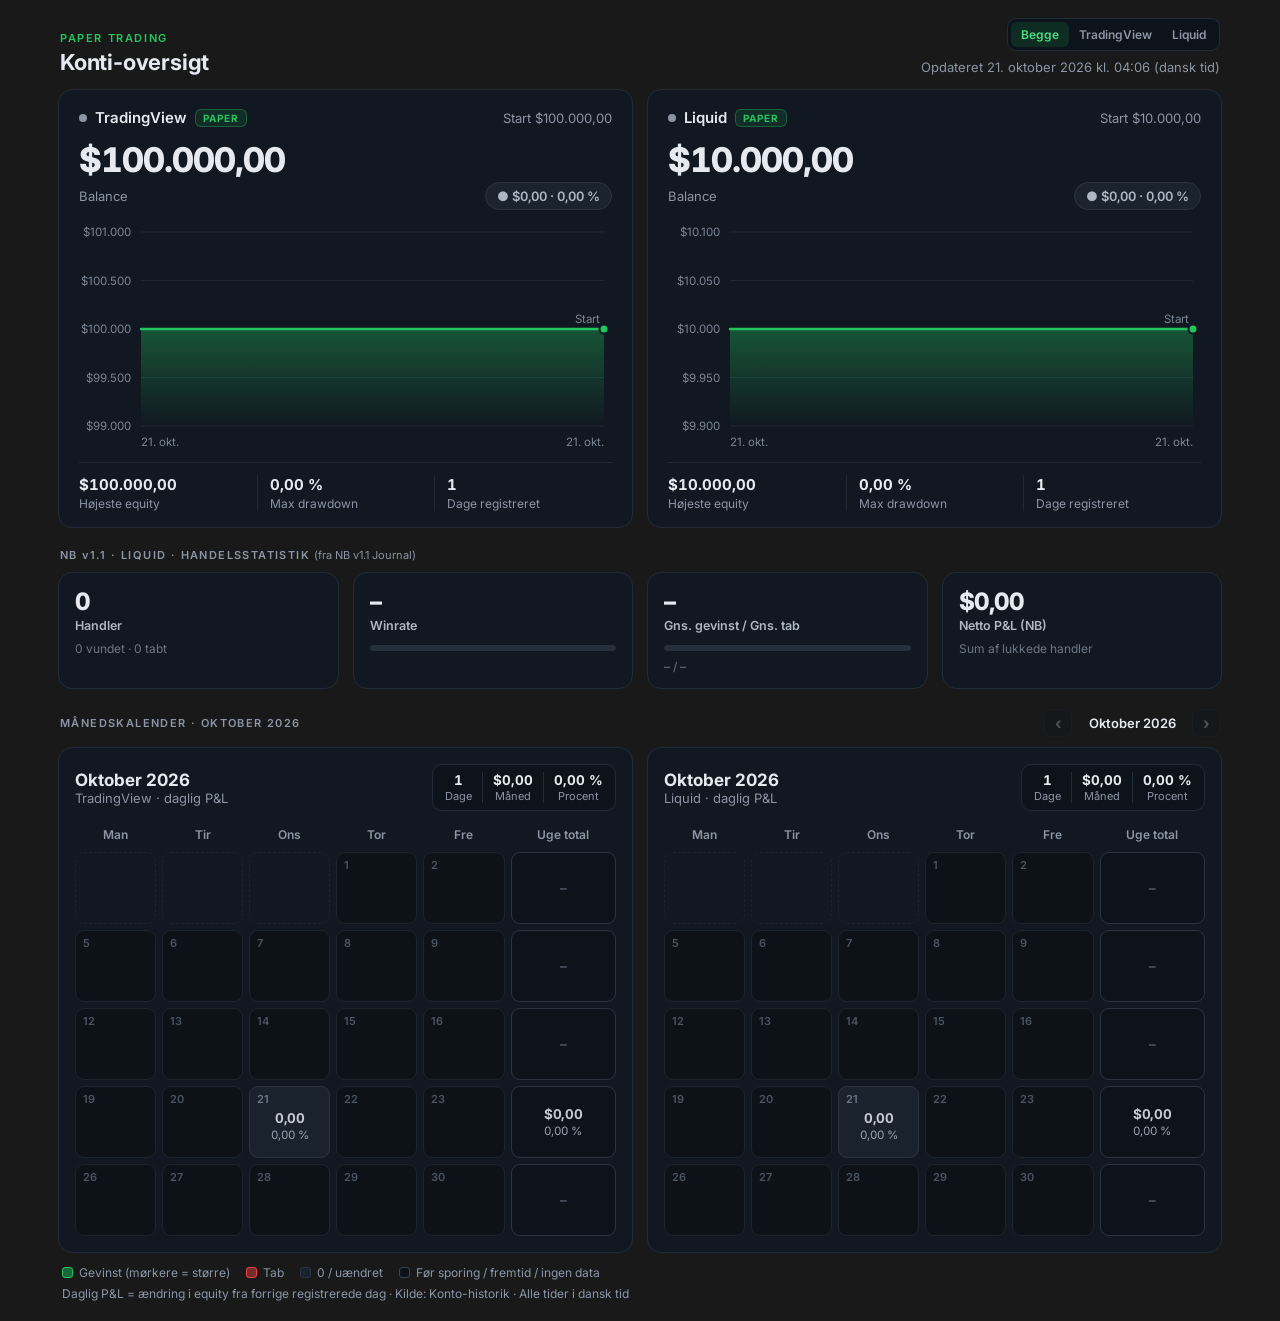
==== index.html @ 750edef0 "Konti-dashboard: interaktiv side" ====
<!doctype html>
<html lang="da">
<head>
<meta charset="utf-8">
<meta name="viewport" content="width=device-width, initial-scale=1">
<meta name="robots" content="noindex">
<link rel="icon" href="data:,">
<title>Konti – Paper Trading</title>
<link rel="stylesheet" href="style.css">
</head>
<body>
<header class="top">
  <div><div class="kicker">PAPER TRADING</div><h1>Konti-oversigt</h1></div>
  <div class="top-r">
    <div class="seg" id="acctToggle" role="tablist" aria-label="Vælg konto">
      <button data-v="both" class="on">Begge</button><button data-v="0">TradingView</button><button data-v="1">Liquid</button>
    </div>
    <div class="muted" id="updated">Indlæser…</div>
  </div>
</header>

<section class="row" id="acctRow"></section>

<div id="nbBlock">
<div class="seclabel">NB v1.1 · LIQUID · HANDELSSTATISTIK <span class="muted">(fra NB v1.1 Journal)</span></div>
<section class="tiles" id="tiles"></section>
</div>

<div class="calbar">
  <div class="seclabel" id="calLabel">MÅNEDSKALENDER</div>
  <div class="mnav">
    <button id="prevM" aria-label="Forrige måned">‹</button>
    <span id="mName">–</span>
    <button id="nextM" aria-label="Næste måned">›</button>
  </div>
</div>
<section class="row" id="calRow"></section>

<div class="legend">
  <span><i class="lg-up"></i>Gevinst (mørkere = større)</span>
  <span><i class="lg-dn"></i>Tab</span>
  <span><i class="lg-zero"></i>0 / uændret</span>
  <span><i class="lg-pre"></i>Før sporing / fremtid / ingen data</span>
  <span class="full">Daglig P&amp;L = ændring i equity fra forrige registrerede dag · Kilde: Konto-historik · Alle tider i dansk tid</span>
</div>

<div id="tip" class="tip" hidden></div>
<script src="app.js"></script>
</body>
</html>
---- style.css ----
@font-face{font-family:"InterSite";src:url("fonts/inter-var.woff2") format("woff2");font-weight:100 900;font-display:swap}
*{box-sizing:border-box;margin:0;padding:0}
:root{--bg:#191919;--panel:#111821;--line:#222C38;--grid:#1F2833;--txt:#E6EAF0;--mut:#8B95A5;--dim:#6B7685;
--g:#22C55E;--gl:#4ADE80;--r:#EF4444;--rl:#F87171}
html,body{background:var(--bg);color:var(--txt)}
body{font-family:"InterSite",Inter,"DM Sans",system-ui,-apple-system,"Segoe UI",Roboto,sans-serif;padding:18px 18px 20px;-webkit-font-smoothing:antialiased;max-width:1200px;margin:0 auto}
button{font:inherit;color:inherit;background:none;border:0;cursor:pointer}
.muted{color:var(--mut);font-size:13px}
.top{display:flex;justify-content:space-between;align-items:flex-end;gap:12px;margin:0 2px 14px;flex-wrap:wrap}
.kicker{font-size:11px;letter-spacing:1.6px;color:var(--g);font-weight:600;margin-bottom:4px}
h1{font-size:22px;font-weight:700;letter-spacing:-.2px}
.top-r{display:flex;flex-direction:column;align-items:flex-end;gap:8px}
.seg{display:flex;background:#0D131A;border:1px solid var(--line);border-radius:9px;padding:3px}
.seg button{font-size:12px;font-weight:600;color:var(--mut);padding:5px 10px;border-radius:6px}
.seg button.on{background:rgba(34,197,94,.14);color:var(--gl)}
.seg button:hover:not(.on){color:var(--txt)}
.panel{background:var(--panel);border:1px solid var(--line);border-radius:14px}
.row{display:grid;grid-template-columns:1fr 1fr;gap:14px;align-items:stretch}
.row.single{grid-template-columns:1fr}
.acct{padding:18px 20px 16px;display:flex;flex-direction:column;min-width:0}
.phead{display:flex;justify-content:space-between;align-items:center;gap:8px}
.pname{font-weight:600;font-size:15px;display:flex;align-items:center;gap:8px}
.badge{font-size:10px;font-weight:700;letter-spacing:1px;color:var(--g);background:rgba(34,197,94,.12);border:1px solid rgba(34,197,94,.35);padding:2px 7px;border-radius:6px}
.dot{width:8px;height:8px;border-radius:50%;background:var(--mut)}.dot.pos{background:var(--g)}.dot.neg{background:var(--r)}
.big{font-size:34px;font-weight:800;letter-spacing:-1px;margin-top:12px;font-variant-numeric:tabular-nums;white-space:nowrap}
.rowsb{display:flex;justify-content:space-between;align-items:center;gap:8px;margin-top:2px;flex-wrap:wrap}
.pill{font-size:13px;font-weight:600;padding:5px 11px;border-radius:999px;font-variant-numeric:tabular-nums;white-space:nowrap}
.pill.flat{color:#AEB7C4;background:#1B232E;border:1px solid #2A3441}
.pill.pos{color:var(--gl);background:rgba(34,197,94,.12);border:1px solid rgba(34,197,94,.35)}
.pill.neg{color:var(--rl);background:rgba(239,68,68,.12);border:1px solid rgba(239,68,68,.35)}
.chart{margin-top:12px;height:230px;position:relative}
.chart svg{display:block;width:100%;height:100%;overflow:visible}
.ax{fill:#7A8594;font-size:11.5px;font-family:inherit}
.mini{display:grid;grid-template-columns:repeat(3,1fr);border-top:1px solid var(--grid);padding-top:12px;margin-top:10px}
.mini>div+div{border-left:1px solid var(--grid);padding-left:12px}
.mv{font-size:15px;font-weight:700;font-variant-numeric:tabular-nums;white-space:nowrap}.ml{font-size:12px;color:var(--mut);margin-top:2px}
.pos{color:var(--gl)}.neg{color:var(--rl)}
.seclabel{font-size:11px;letter-spacing:1.4px;color:var(--mut);font-weight:600;margin:20px 2px 10px}
.seclabel .muted{letter-spacing:0;font-weight:400;font-size:11px}
.tiles{display:grid;grid-template-columns:repeat(4,1fr);gap:14px}
.tile{padding:14px 16px;min-height:116px}
.tv{font-size:24px;font-weight:800;letter-spacing:-.5px;font-variant-numeric:tabular-nums}.tl{font-size:12.5px;color:#AEB7C4;font-weight:600;margin-top:2px}
.sub{font-size:12px;color:var(--dim);margin-top:8px}
.bar{display:flex;height:6px;border-radius:4px;overflow:hidden;margin-top:12px;gap:2px}
.bar span{display:block;height:100%;border-radius:4px}.bg{background:var(--g)}.br{background:var(--r)}.bn{background:#26303C;width:100%}
.calbar{display:flex;justify-content:space-between;align-items:center;margin:20px 2px 10px}
.calbar .seclabel{margin:0}
.mnav{display:flex;align-items:center;gap:6px;font-size:13px;font-weight:600}
.mnav button{width:28px;height:28px;border-radius:8px;border:1px solid var(--line);background:#0D131A;font-size:16px;line-height:1;color:var(--txt)}
.mnav button:disabled{opacity:.3;cursor:default}
.mnav button:not(:disabled):hover{border-color:var(--g);color:var(--gl)}
#mName{min-width:108px;text-align:center}
.cal{padding:16px;min-width:0}
.ctitle{font-size:17px;font-weight:700}
.chips{display:flex;background:#0D131A;border:1px solid var(--line);border-radius:10px;padding:7px 2px}
.chips>div{padding:0 10px;text-align:center}.chips>div+div{border-left:1px solid var(--line)}
.chv{font-size:13.5px;font-weight:700;font-variant-numeric:tabular-nums;white-space:nowrap}.chl{font-size:11px;color:var(--mut);margin-top:1px}
.grid{display:grid;grid-template-columns:repeat(5,minmax(0,1fr)) minmax(0,1.3fr);gap:6px;margin-top:14px}
.ch{font-size:12px;color:var(--mut);font-weight:600;text-align:center;padding:2px 0 4px}
.cell{height:72px;border-radius:9px;position:relative;display:flex;flex-direction:column;align-items:center;justify-content:center;background:#151D27;border:1px solid #1E2733;transition:transform .08s,border-color .08s}
.cell .d{position:absolute;top:5px;left:7px;font-size:11px;color:var(--dim);font-weight:600}
.cell.out{background:transparent;border:1px dashed #1A222C}
.cell.fut,.cell.pre,.cell.nodata{background:#0D1218;border-color:#1C242E}
.cell.pre .d,.cell.fut .d{color:#4A5463}
.cell.zero{background:#1A222D;border-color:#2A3441}
.cell.up{border-color:rgba(34,197,94,.45);border-top:2px solid var(--g)}
.cell.dn{border-color:rgba(239,68,68,.45);border-top:2px solid var(--r)}
.cell[data-tip]:hover{border-color:#3A4553;cursor:default}
.cell.up[data-tip]:hover{border-color:var(--g)}.cell.dn[data-tip]:hover{border-color:var(--r)}
.cv{font-size:13.5px;font-weight:700;letter-spacing:-.3px;font-variant-numeric:tabular-nums;margin-top:8px;white-space:nowrap}
.cp{font-size:11.5px;color:#9AA4B2;margin-top:2px;font-variant-numeric:tabular-nums;white-space:nowrap}
.cell.zero .cv{color:#C3CAD4}.cell.up .cv{color:var(--gl)}.cell.dn .cv{color:var(--rl)}
.cell.tot{background:#0D131A;border:1px solid #2A3441}.cell.tot .cv{margin-top:0}
.cell.tot.pos{border-color:var(--g);background:rgba(34,197,94,.10)}.cell.tot.neg{border-color:var(--r);background:rgba(239,68,68,.10)}
.cell.tot.flat .cv{color:#C3CAD4}.cv.dim{color:#4A5463}
.legend{display:flex;gap:6px 16px;align-items:center;margin:12px 4px 0;font-size:12px;color:var(--mut);flex-wrap:wrap}
.legend i{display:inline-block;width:11px;height:11px;border-radius:3px;margin-right:6px;vertical-align:-1px}
.legend .full{flex-basis:100%}
.lg-up{background:rgba(34,197,94,.45);border:1px solid var(--g)}.lg-dn{background:rgba(239,68,68,.45);border:1px solid var(--r)}
.lg-zero{background:#1A222D;border:1px solid #2A3441}.lg-pre{background:#0D1218;border:1px solid #3A4553}
.tip{position:fixed;z-index:10;pointer-events:none;background:#0B1016;border:1px solid #2E3946;border-radius:9px;padding:8px 10px;font-size:12px;line-height:1.45;box-shadow:0 8px 24px rgba(0,0,0,.45);white-space:nowrap}
.tip b{font-size:13px}.tip .m{color:var(--mut)}
.err{padding:20px;color:var(--rl)}
/* smal iframe: stak panelerne */
@media (max-width:640px){
  body{padding:12px 10px 16px}
  .row{grid-template-columns:1fr}
  .tiles{grid-template-columns:1fr 1fr;gap:10px}
  .top{align-items:flex-start}.top-r{align-items:flex-start}
  .big{font-size:30px}
  .cell{height:60px}.cv{font-size:12.5px}.cp{font-size:10.5px}
}
@media (max-width:380px){.cv{font-size:11px}.cp{display:none}.chips>div{padding:0 6px}}
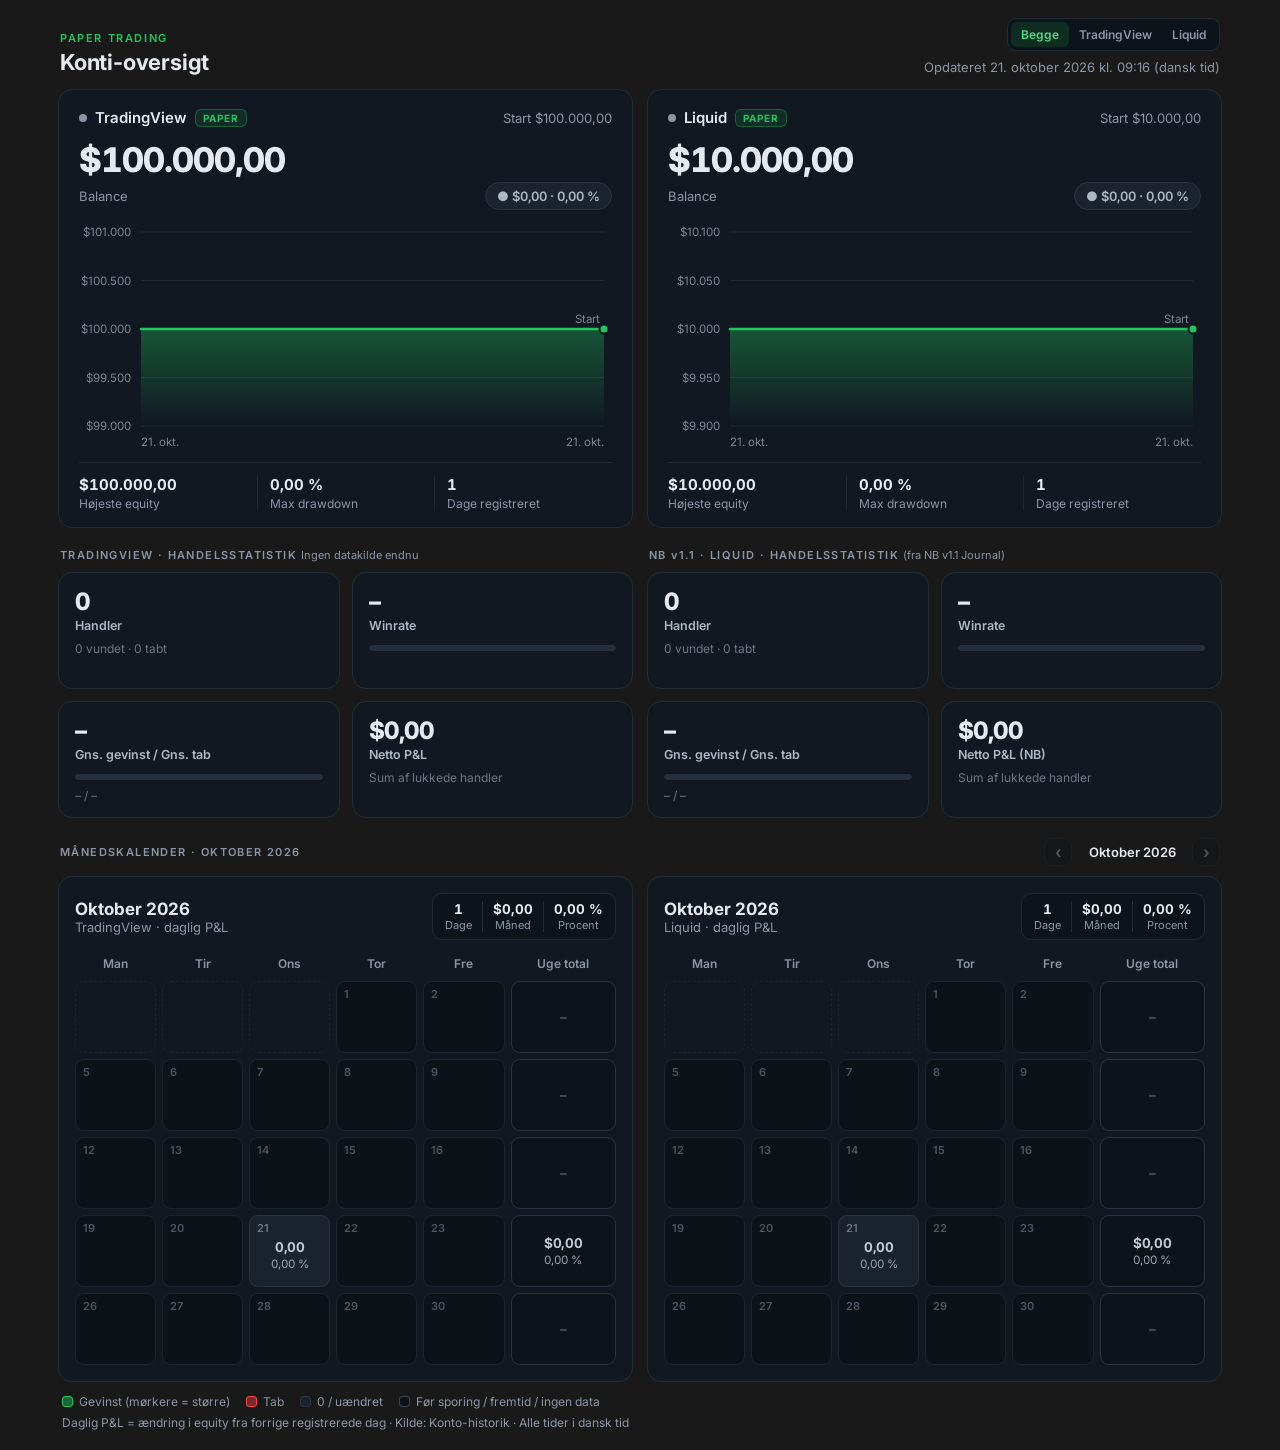
==== commit 4290d228: "data: 2026-10-21 09:17 (dansk tid)" ====
--- a/index.html
+++ b/index.html
@@ -21,10 +21,7 @@
 
 <section class="row" id="acctRow"></section>
 
-<div id="nbBlock">
-<div class="seclabel">NB v1.1 · LIQUID · HANDELSSTATISTIK <span class="muted">(fra NB v1.1 Journal)</span></div>
-<section class="tiles" id="tiles"></section>
-</div>
+<section class="row statrow" id="statRow"></section>
 
 <div class="calbar">
   <div class="seclabel" id="calLabel">MÅNEDSKALENDER</div>
--- a/style.css
+++ b/style.css
@@ -37,7 +37,10 @@
 .pos{color:var(--gl)}.neg{color:var(--rl)}
 .seclabel{font-size:11px;letter-spacing:1.4px;color:var(--mut);font-weight:600;margin:20px 2px 10px}
 .seclabel .muted{letter-spacing:0;font-weight:400;font-size:11px}
-.tiles{display:grid;grid-template-columns:repeat(4,1fr);gap:14px}
+.statrow{margin-top:20px}
+.statcol{display:flex;flex-direction:column;min-width:0}
+.statcol .seclabel{margin:0 2px 10px;white-space:nowrap;overflow:hidden;text-overflow:ellipsis}
+.tiles2{display:grid;grid-template-columns:1fr 1fr;grid-auto-rows:1fr;gap:12px;flex:1}
 .tile{padding:14px 16px;min-height:116px}
 .tv{font-size:24px;font-weight:800;letter-spacing:-.5px;font-variant-numeric:tabular-nums}.tl{font-size:12.5px;color:#AEB7C4;font-weight:600;margin-top:2px}
 .sub{font-size:12px;color:var(--dim);margin-top:8px}
@@ -85,7 +88,8 @@
 @media (max-width:640px){
   body{padding:12px 10px 16px}
   .row{grid-template-columns:1fr}
-  .tiles{grid-template-columns:1fr 1fr;gap:10px}
+  .tiles2{gap:10px}
+  .statrow{gap:20px}
   .top{align-items:flex-start}.top-r{align-items:flex-start}
   .big{font-size:30px}
   .cell{height:60px}.cv{font-size:12.5px}.cp{font-size:10.5px}
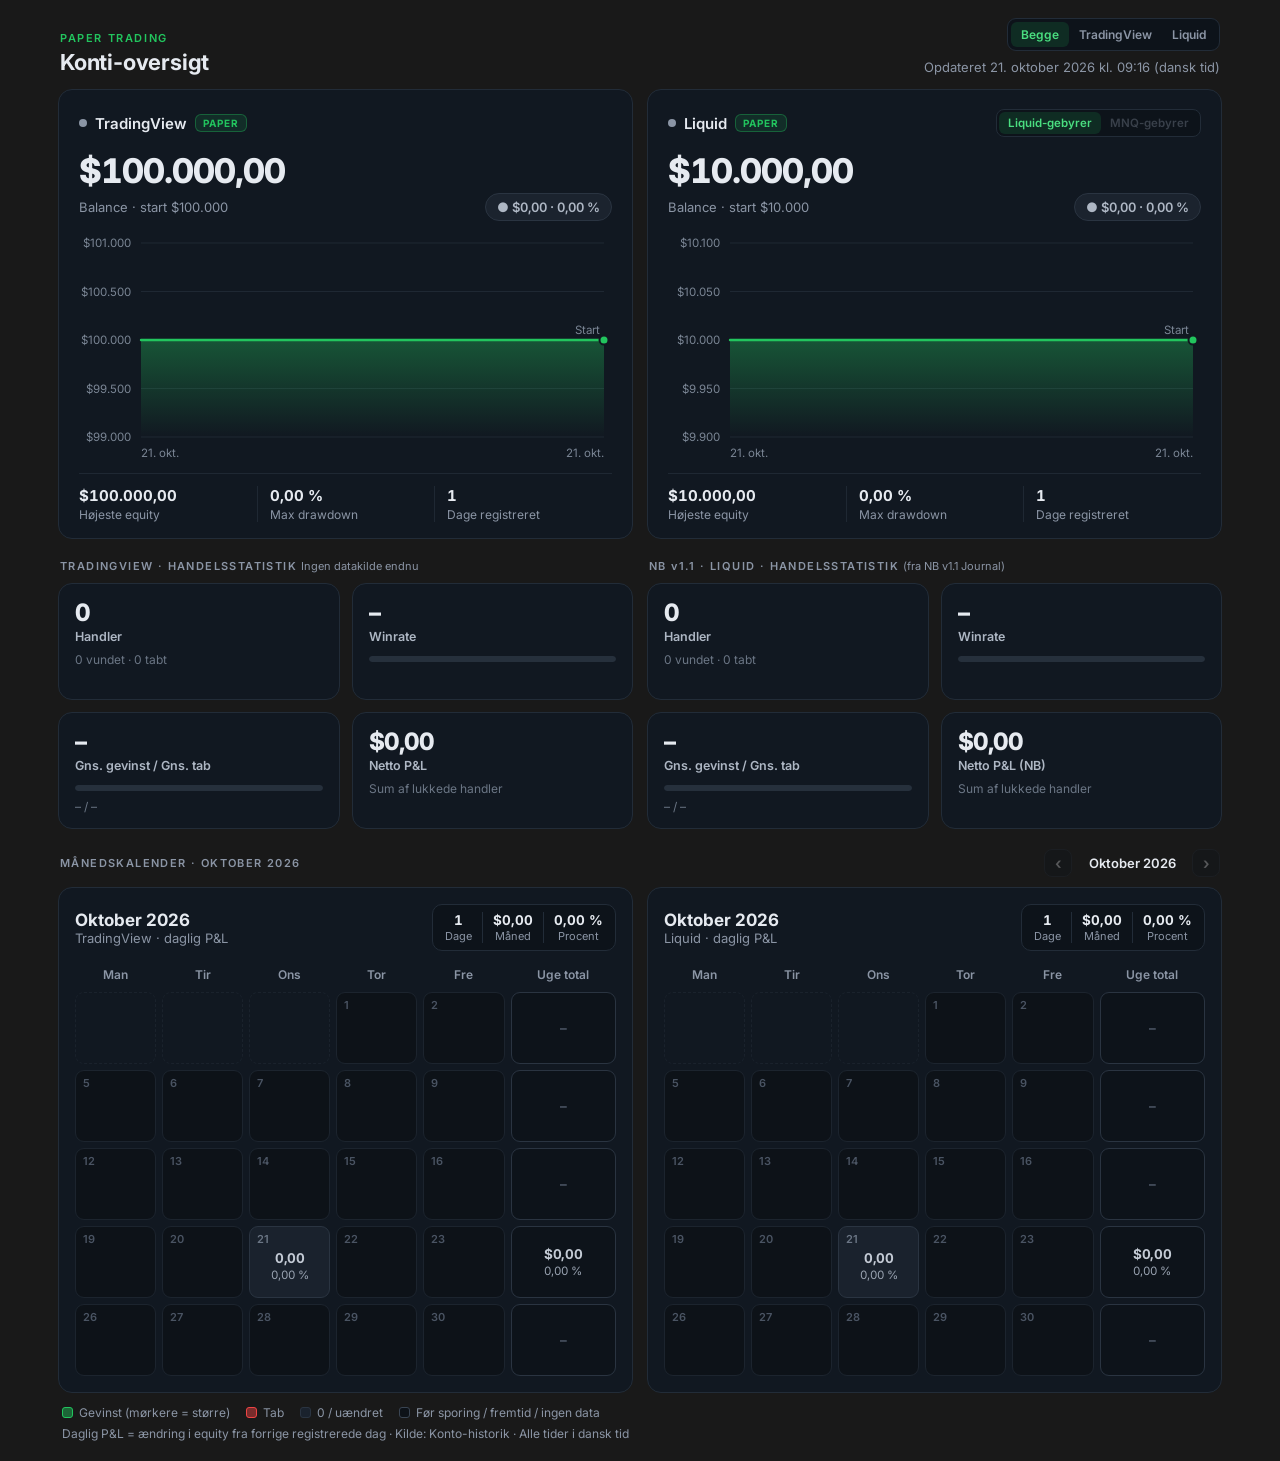
==== commit f43615a6: "site+data: 2026-10-21 22:35 (dansk tid)" ====
--- a/index.html
+++ b/index.html
@@ -6,7 +6,7 @@
 <meta name="robots" content="noindex">
 <link rel="icon" href="data:,">
 <title>Konti – Paper Trading</title>
-<link rel="stylesheet" href="style.css">
+<link rel="stylesheet" href="style.css?v=2380416e1e">
 </head>
 <body>
 <header class="top">
@@ -38,10 +38,11 @@
   <span><i class="lg-dn"></i>Tab</span>
   <span><i class="lg-zero"></i>0 / uændret</span>
   <span><i class="lg-pre"></i>Før sporing / fremtid / ingen data</span>
+  <span class="full" id="feeLegend" hidden></span>
   <span class="full">Daglig P&amp;L = ændring i equity fra forrige registrerede dag · Kilde: Konto-historik · Alle tider i dansk tid</span>
 </div>
 
 <div id="tip" class="tip" hidden></div>
-<script src="app.js"></script>
+<script src="app.js?v=d110df2910"></script>
 </body>
 </html>
--- a/style.css
+++ b/style.css
@@ -14,6 +14,11 @@
 .seg button{font-size:12px;font-weight:600;color:var(--mut);padding:5px 10px;border-radius:6px}
 .seg button.on{background:rgba(34,197,94,.14);color:var(--gl)}
 .seg button:hover:not(.on){color:var(--txt)}
+.phead{min-height:30px}
+.feeseg{padding:2px;border-radius:8px;flex-shrink:0}
+.feeseg button{font-size:11.5px;padding:4px 9px;white-space:nowrap}
+.feeseg button:disabled{opacity:.35;cursor:default}
+.legend [hidden]{display:none}
 .panel{background:var(--panel);border:1px solid var(--line);border-radius:14px}
 .row{display:grid;grid-template-columns:1fr 1fr;gap:14px;align-items:stretch}
 .row.single{grid-template-columns:1fr}
@@ -84,6 +89,7 @@
 .tip{position:fixed;z-index:10;pointer-events:none;background:#0B1016;border:1px solid #2E3946;border-radius:9px;padding:8px 10px;font-size:12px;line-height:1.45;box-shadow:0 8px 24px rgba(0,0,0,.45);white-space:nowrap}
 .tip b{font-size:13px}.tip .m{color:var(--mut)}
 .err{padding:20px;color:var(--rl)}
+.rnote{margin:14px 4px 0;font-size:11.5px;color:var(--dim)}
 /* smal iframe: stak panelerne */
 @media (max-width:640px){
   body{padding:12px 10px 16px}
@@ -92,6 +98,8 @@
   .statrow{gap:20px}
   .top{align-items:flex-start}.top-r{align-items:flex-start}
   .big{font-size:30px}
+  .acct .phead{flex-wrap:wrap;row-gap:8px}
+  .feeseg button{font-size:11px;padding:4px 7px}
   .cell{height:60px}.cv{font-size:12.5px}.cp{font-size:10.5px}
 }
 @media (max-width:380px){.cv{font-size:11px}.cp{display:none}.chips>div{padding:0 6px}}
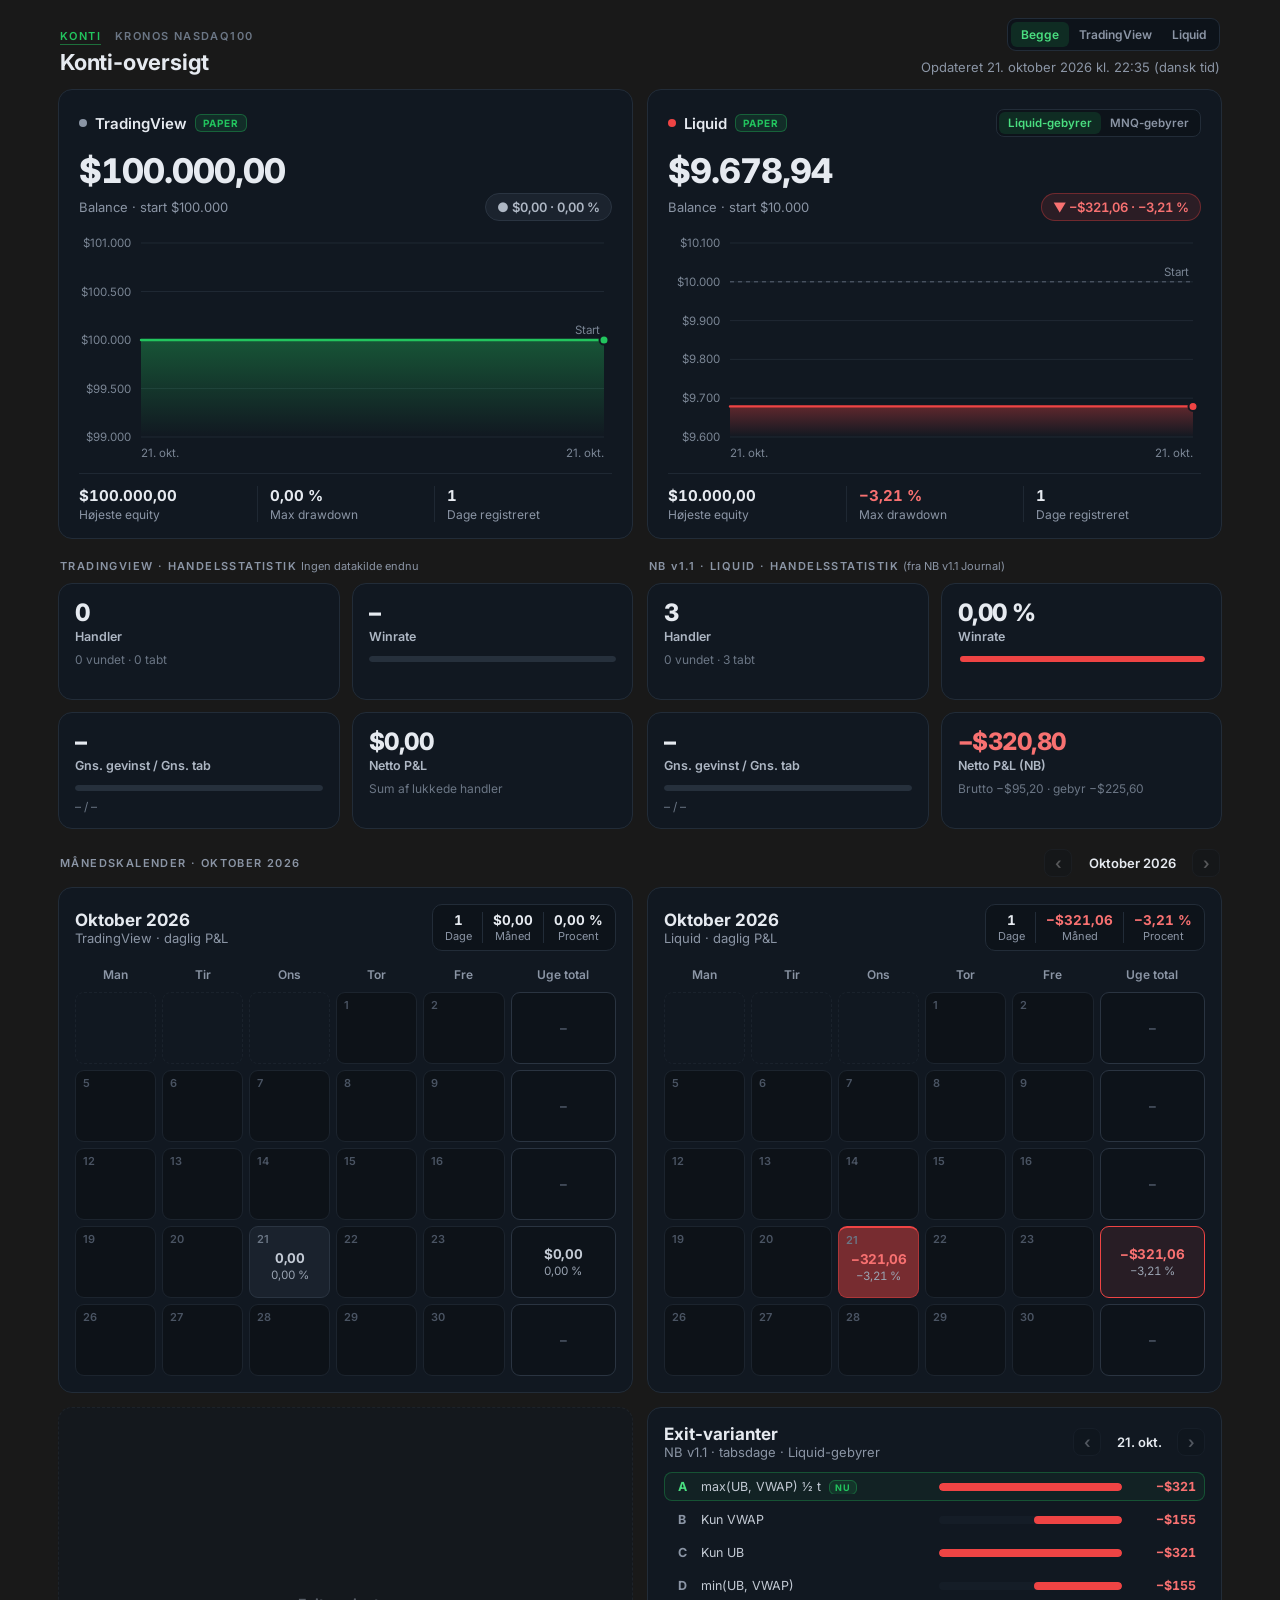
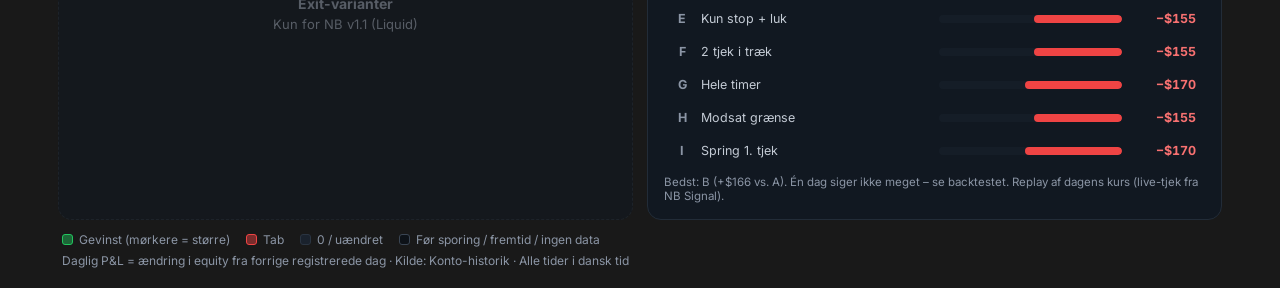
==== commit 3cb66c37: "site+data: 2026-10-21 23:13 (dansk tid)" ====
--- a/index.html
+++ b/index.html
@@ -6,11 +6,11 @@
 <meta name="robots" content="noindex">
 <link rel="icon" href="data:,">
 <title>Konti – Paper Trading</title>
-<link rel="stylesheet" href="style.css?v=2380416e1e">
+<link rel="stylesheet" href="style.css?v=d1cf4f40fc">
 </head>
 <body>
 <header class="top">
-  <div><div class="kicker">PAPER TRADING</div><h1>Konti-oversigt</h1></div>
+  <div><nav class="tabs" aria-label="Sider"><a href="index.html" class="on" aria-current="page">Konti</a><a href="kronos.html">Kronos NASDAQ100</a></nav><h1>Konti-oversigt</h1></div>
   <div class="top-r">
     <div class="seg" id="acctToggle" role="tablist" aria-label="Vælg konto">
       <button data-v="both" class="on">Begge</button><button data-v="0">TradingView</button><button data-v="1">Liquid</button>
@@ -33,6 +33,8 @@
 </div>
 <section class="row" id="calRow"></section>
 
+<section class="row xrow" id="exitRow" hidden></section>
+
 <div class="legend">
   <span><i class="lg-up"></i>Gevinst (mørkere = større)</span>
   <span><i class="lg-dn"></i>Tab</span>
@@ -43,6 +45,6 @@
 </div>
 
 <div id="tip" class="tip" hidden></div>
-<script src="app.js?v=d110df2910"></script>
+<script src="app.js?v=2d0d3a3ce2"></script>
 </body>
 </html>
--- a/style.css
+++ b/style.css
@@ -103,3 +103,29 @@
   .cell{height:60px}.cv{font-size:12.5px}.cp{font-size:10.5px}
 }
 @media (max-width:380px){.cv{font-size:11px}.cp{display:none}.chips>div{padding:0 6px}}
+/* sidefaner (Konti | Kronos) – samme højde som den tidligere kicker */
+.tabs{display:flex;gap:14px;margin-bottom:4px;font-size:11px;letter-spacing:1.4px;font-weight:600;text-transform:uppercase;line-height:15px}
+.tabs a{color:var(--dim);text-decoration:none;border-bottom:1px solid transparent}
+.tabs a.on{color:var(--g);border-bottom-color:rgba(34,197,94,.5)}
+.tabs a:not(.on):hover{color:var(--txt)}
+/* exit-varianter (egen boks under Liquid-kolonnen) */
+.row[hidden]{display:none}
+.xrow{margin-top:14px}
+.xbox{display:flex;flex-direction:column}
+.xph{display:flex;flex-direction:column;justify-content:center;align-items:center;gap:4px;text-align:center;opacity:.55;border-style:dashed}
+.xph .ctitle{font-size:14px;color:var(--mut)}
+.xdate{min-width:64px;text-align:center}
+.xlist{margin-top:12px;display:flex;flex-direction:column;gap:4px}
+.xr{display:grid;grid-template-columns:18px minmax(0,1.25fr) minmax(0,1fr) 64px;align-items:center;gap:10px;padding:6px 8px;border-radius:8px;border:1px solid transparent;font-size:12.5px}
+.xr:hover{background:#141C26}
+.xr.now{background:rgba(34,197,94,.06);border-color:rgba(34,197,94,.30)}
+.xl{font-weight:700;color:var(--mut);text-align:center}.xr.now .xl{color:var(--gl)}
+.xn{white-space:nowrap;overflow:hidden;text-overflow:ellipsis;color:#C3CAD4}
+.xn .badge{font-size:9px;padding:1px 5px;margin-left:4px}
+.xb{height:8px;background:#151D27;border-radius:4px;overflow:hidden;display:flex;justify-content:flex-end}
+.xb i{display:block;height:100%;border-radius:4px}
+.xv{text-align:right;font-weight:700;font-variant-numeric:tabular-nums;white-space:nowrap}
+.xfoot{margin-top:auto;padding-top:10px;font-size:11.5px}
+.xempty{padding:24px 4px 8px;font-size:12.5px}
+.cell.hasx{cursor:pointer}
+@media (max-width:640px){.xph{display:none}.xr{grid-template-columns:16px minmax(0,1.4fr) minmax(0,.8fr) 58px;gap:8px;padding:6px}}
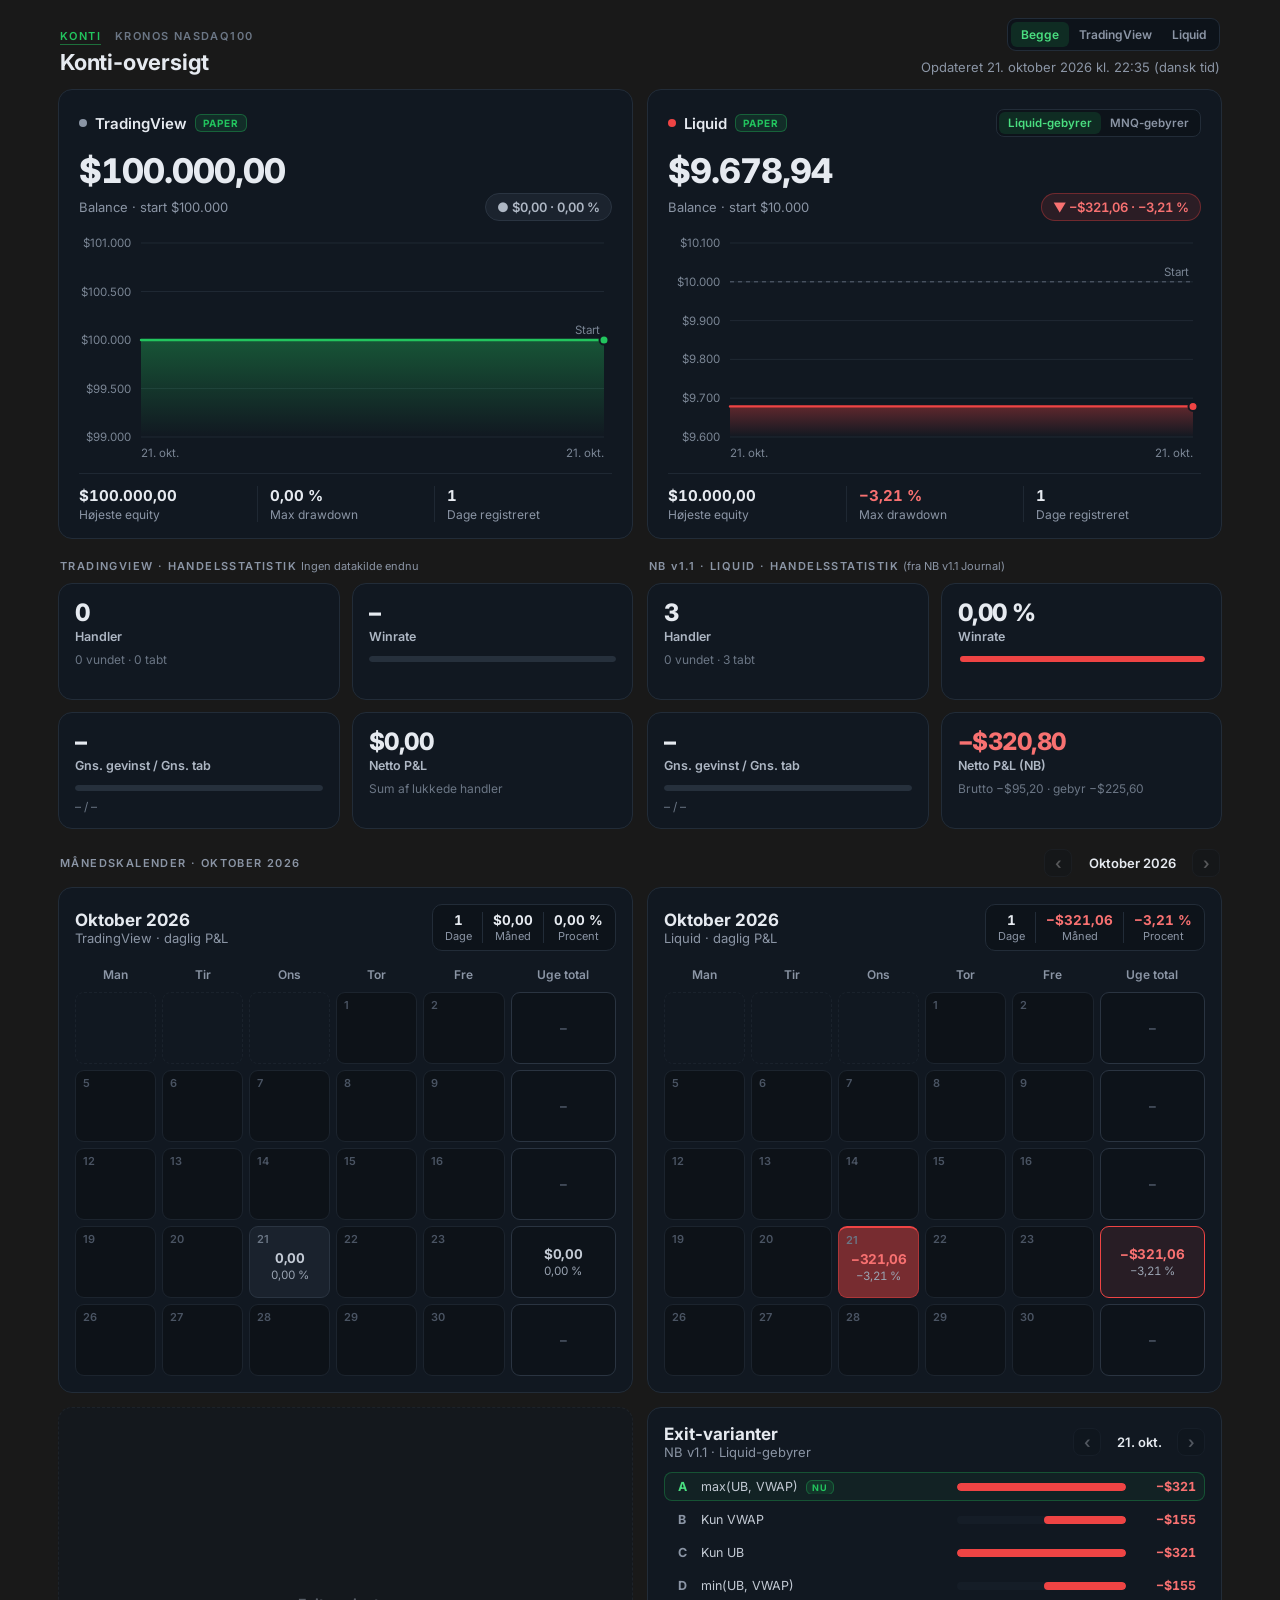
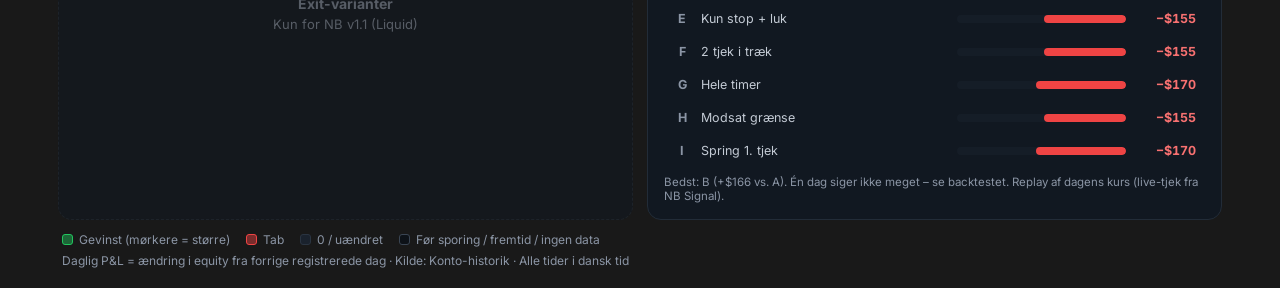
==== commit 0cff4eb3: "site+data: 2026-10-21 23:51 (dansk tid)" ====
--- a/index.html
+++ b/index.html
@@ -6,7 +6,7 @@
 <meta name="robots" content="noindex">
 <link rel="icon" href="data:,">
 <title>Konti – Paper Trading</title>
-<link rel="stylesheet" href="style.css?v=d1cf4f40fc">
+<link rel="stylesheet" href="style.css?v=ef72b0fa5a">
 </head>
 <body>
 <header class="top">
@@ -45,6 +45,6 @@
 </div>
 
 <div id="tip" class="tip" hidden></div>
-<script src="app.js?v=2d0d3a3ce2"></script>
+<script src="app.js?v=03046a67ab"></script>
 </body>
 </html>
--- a/style.css
+++ b/style.css
@@ -116,7 +116,7 @@
 .xph .ctitle{font-size:14px;color:var(--mut)}
 .xdate{min-width:64px;text-align:center}
 .xlist{margin-top:12px;display:flex;flex-direction:column;gap:4px}
-.xr{display:grid;grid-template-columns:18px minmax(0,1.25fr) minmax(0,1fr) 64px;align-items:center;gap:10px;padding:6px 8px;border-radius:8px;border:1px solid transparent;font-size:12.5px}
+.xr{display:grid;grid-template-columns:18px minmax(0,1.45fr) minmax(0,1fr) 60px;align-items:center;gap:10px;padding:6px 8px;border-radius:8px;border:1px solid transparent;font-size:12.5px}
 .xr:hover{background:#141C26}
 .xr.now{background:rgba(34,197,94,.06);border-color:rgba(34,197,94,.30)}
 .xl{font-weight:700;color:var(--mut);text-align:center}.xr.now .xl{color:var(--gl)}
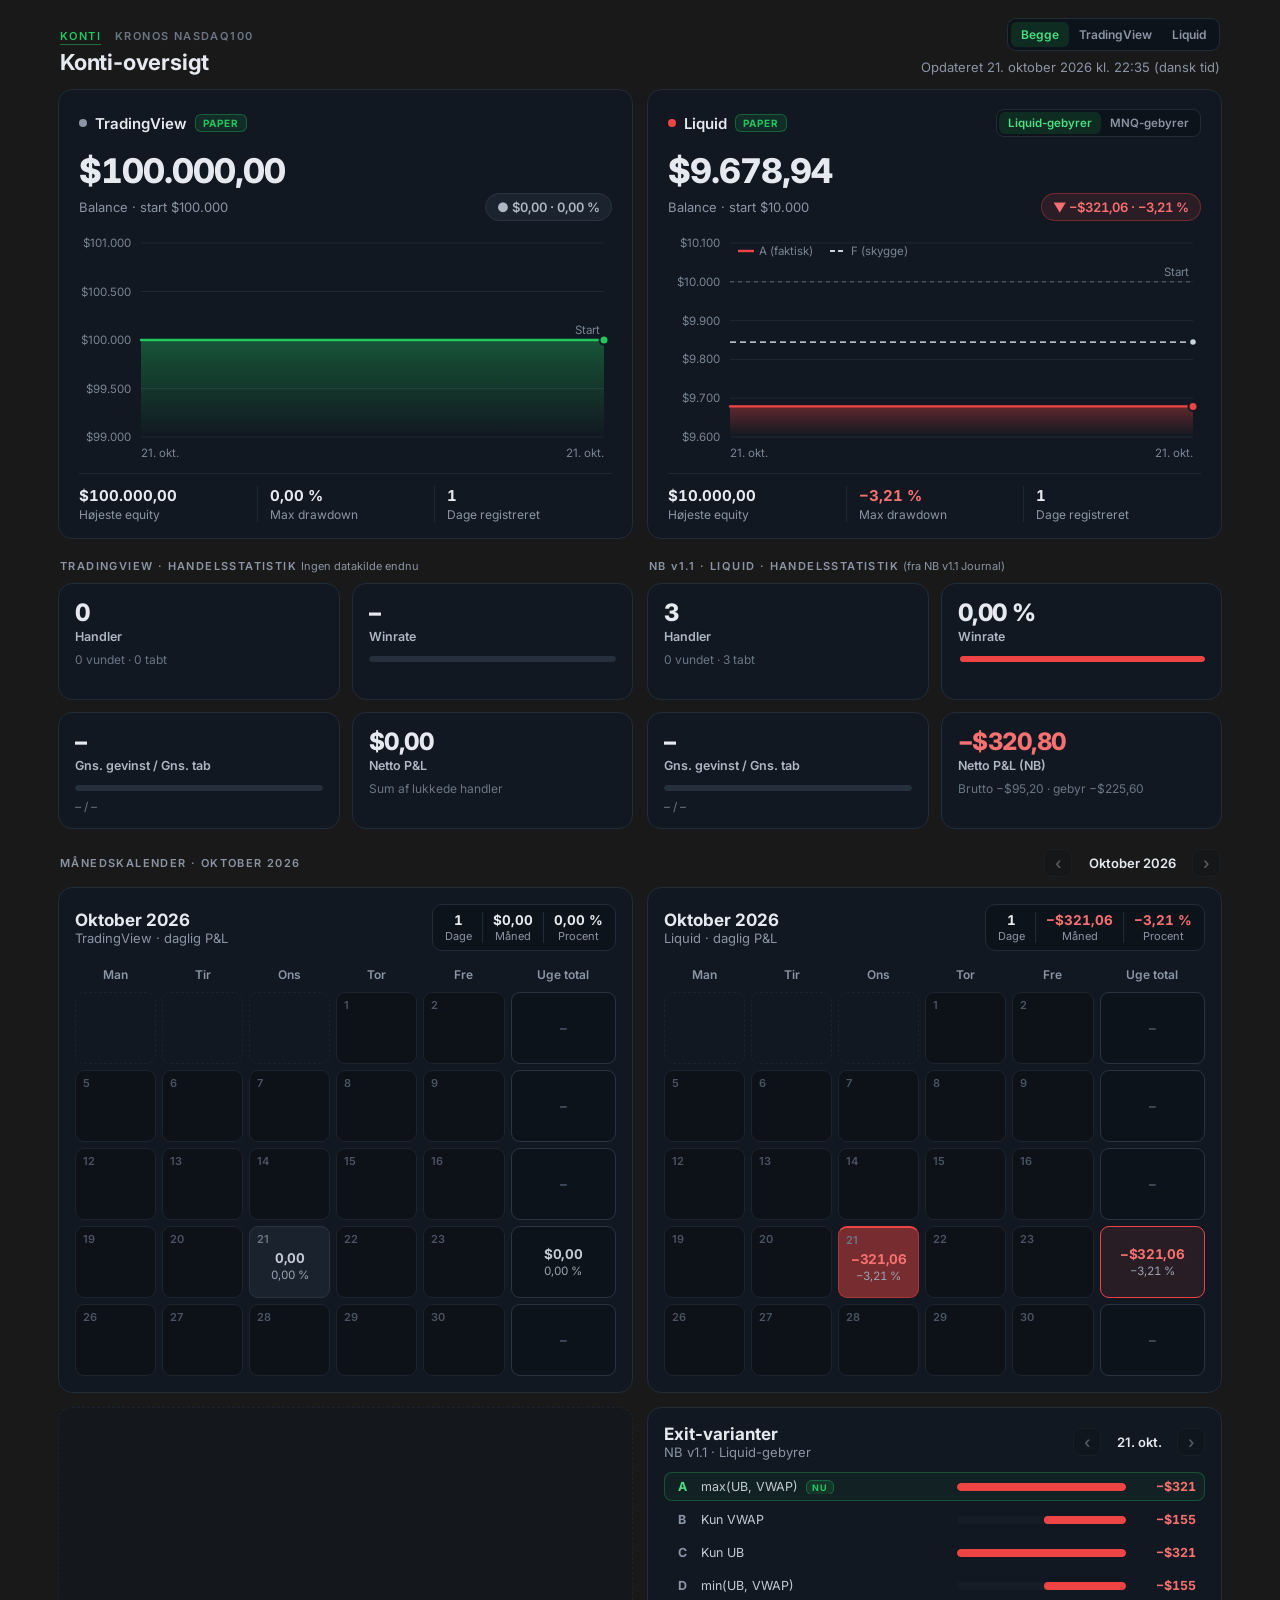
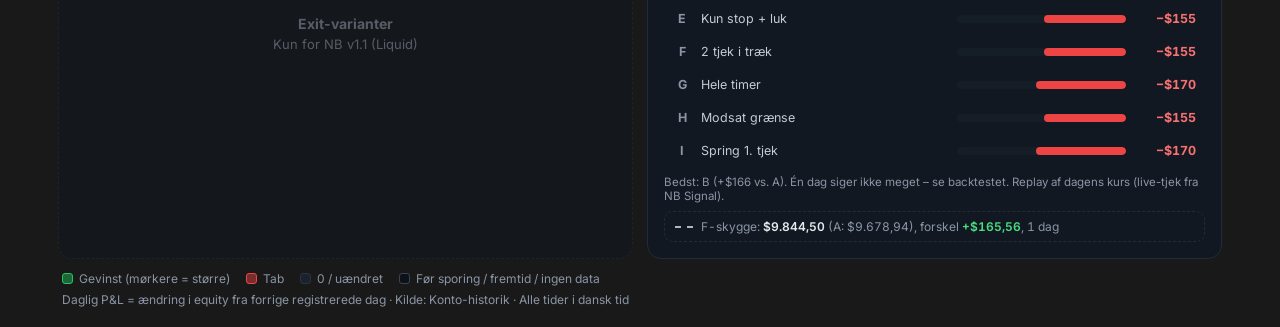
==== commit f6e2bc6f: "site+data: 2026-10-22 21:32 (dansk tid)" ====
--- a/index.html
+++ b/index.html
@@ -6,7 +6,7 @@
 <meta name="robots" content="noindex">
 <link rel="icon" href="data:,">
 <title>Konti – Paper Trading</title>
-<link rel="stylesheet" href="style.css?v=ef72b0fa5a">
+<link rel="stylesheet" href="style.css?v=0e0ec0823f">
 </head>
 <body>
 <header class="top">
@@ -45,6 +45,6 @@
 </div>
 
 <div id="tip" class="tip" hidden></div>
-<script src="app.js?v=03046a67ab"></script>
+<script src="app.js?v=48989886f2"></script>
 </body>
 </html>
--- a/style.css
+++ b/style.css
@@ -129,3 +129,6 @@
 .xempty{padding:24px 4px 8px;font-size:12.5px}
 .cell.hasx{cursor:pointer}
 @media (max-width:640px){.xph{display:none}.xr{grid-template-columns:16px minmax(0,1.4fr) minmax(0,.8fr) 58px;gap:8px;padding:6px}}
+.fsk{display:flex;align-items:center;gap:8px;margin-top:8px;padding:7px 10px;border:1px dashed var(--line);border-radius:9px;font-size:12px;color:var(--mut);font-variant-numeric:tabular-nums;cursor:default}
+.fsk i{flex:0 0 18px;height:0;border-top:2px dashed #C9D3DF;opacity:.85}
+.fsk b{color:var(--txt);font-weight:600}.fsk b.pos{color:var(--gl)}.fsk b.neg{color:var(--rl)}
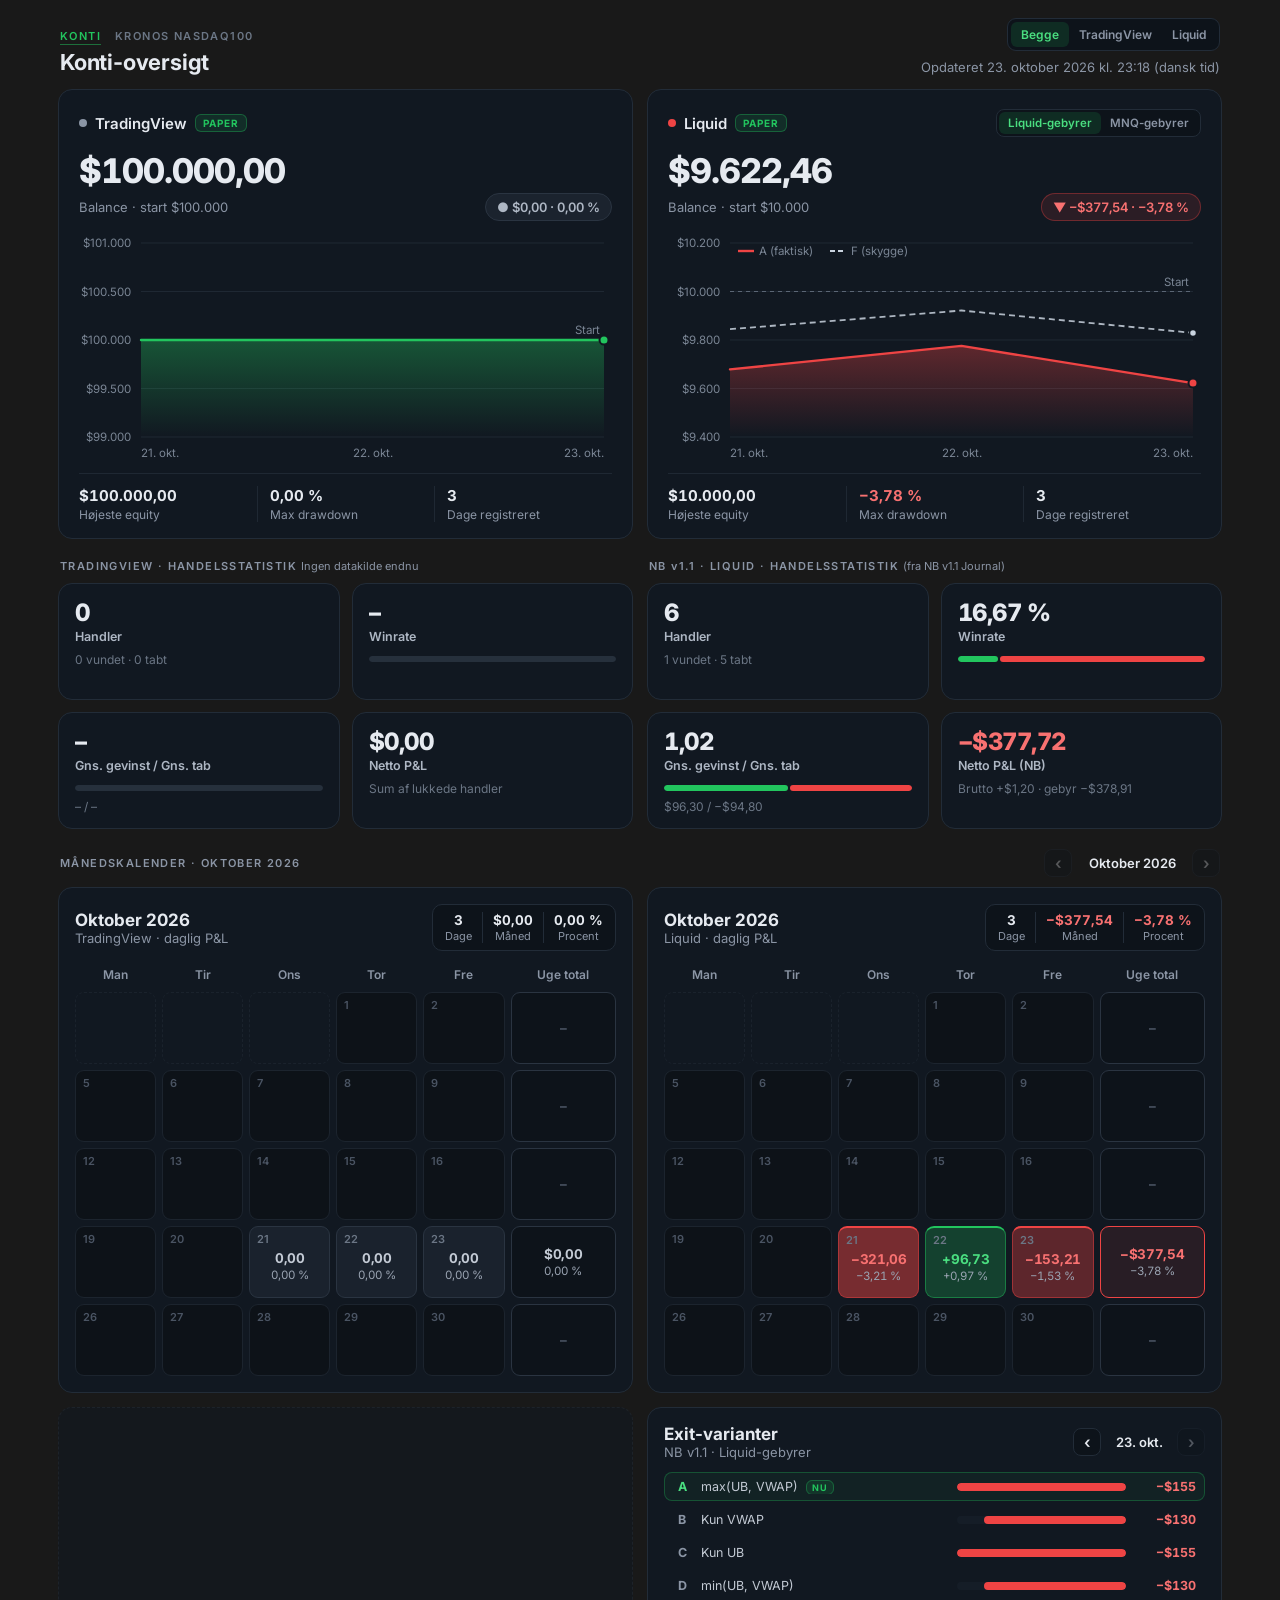
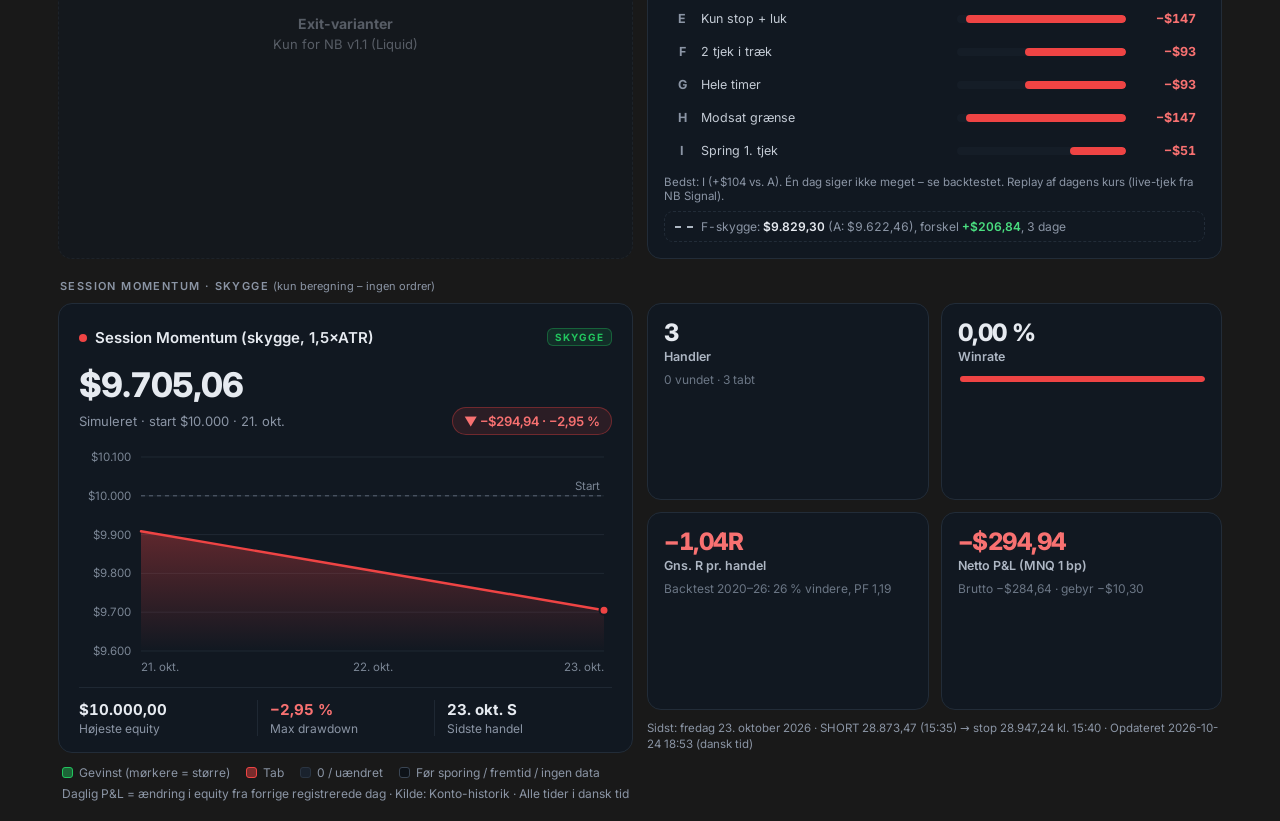
==== commit 67deb8a4: "site+data: 2026-10-24 18:55 (dansk tid)" ====
--- a/index.html
+++ b/index.html
@@ -6,7 +6,7 @@
 <meta name="robots" content="noindex">
 <link rel="icon" href="data:,">
 <title>Konti – Paper Trading</title>
-<link rel="stylesheet" href="style.css?v=0e0ec0823f">
+<link rel="stylesheet" href="style.css?v=ce5235b860">
 </head>
 <body>
 <header class="top">
@@ -35,6 +35,9 @@
 
 <section class="row xrow" id="exitRow" hidden></section>
 
+<div class="seclabel" id="smLabel" hidden>SESSION MOMENTUM · SKYGGE <span class="muted">(kun beregning – ingen ordrer)</span></div>
+<section class="row smrow" id="smRow" hidden></section>
+
 <div class="legend">
   <span><i class="lg-up"></i>Gevinst (mørkere = større)</span>
   <span><i class="lg-dn"></i>Tab</span>
@@ -45,6 +48,6 @@
 </div>
 
 <div id="tip" class="tip" hidden></div>
-<script src="app.js?v=48989886f2"></script>
+<script src="app.js?v=e6538c55f3"></script>
 </body>
 </html>
--- a/style.css
+++ b/style.css
@@ -132,3 +132,11 @@
 .fsk{display:flex;align-items:center;gap:8px;margin-top:8px;padding:7px 10px;border:1px dashed var(--line);border-radius:9px;font-size:12px;color:var(--mut);font-variant-numeric:tabular-nums;cursor:default}
 .fsk i{flex:0 0 18px;height:0;border-top:2px dashed #C9D3DF;opacity:.85}
 .fsk b{color:var(--txt);font-weight:600}.fsk b.pos{color:var(--gl)}.fsk b.neg{color:var(--rl)}
+/* Session Momentum-skygge (egen række, samme bredde/højde som konto-rækken) */
+.smrow{margin-top:0}
+#smLabel[hidden]{display:none}
+.smacct .pname{min-width:0;white-space:nowrap;overflow:hidden;text-overflow:ellipsis;display:block}
+.smacct .pname .dot{display:inline-block;margin-right:8px;vertical-align:1px}
+.smstat{cursor:default}
+.smstat .tiles2{flex:1}
+.smnote{margin-top:10px;font-size:11.5px;line-height:1.45}
